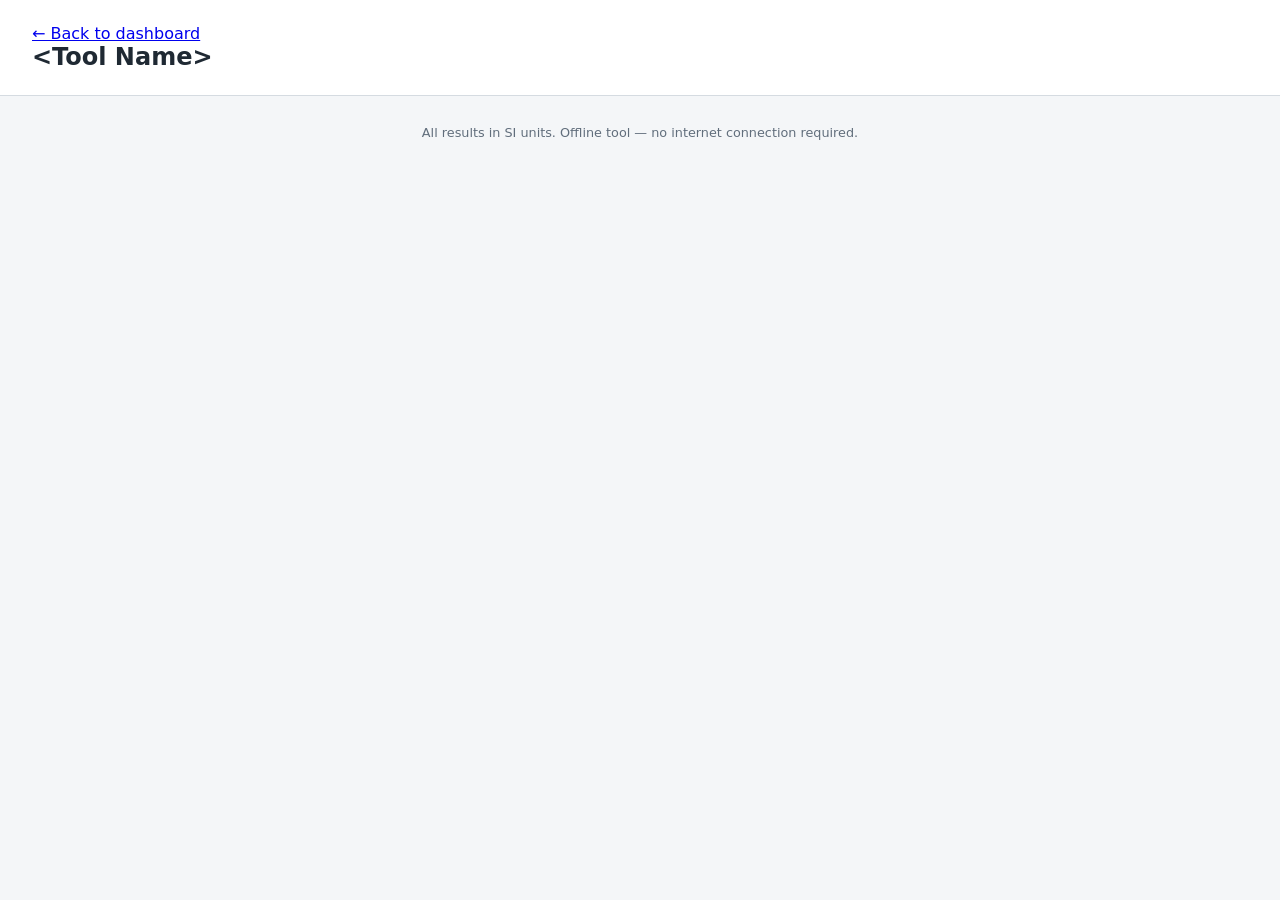
==== tools/_template.html @ 1e9fa72e "Scaffold dashboard structure: index, shared template assets, tool page stub Co-authored-by: checkere" ====
<!DOCTYPE html>
<html lang="en">
<head>
  <meta charset="UTF-8">
  <meta name="viewport" content="width=device-width, initial-scale=1.0">
  <title>Tool: &lt;Tool Name&gt;</title>
  <link rel="stylesheet" href="../assets/css/template.css">
</head>
<body>
  <header class="dashboard-header">
    <a class="back-link" href="../index.html">&larr; Back to dashboard</a>
    <h1>&lt;Tool Name&gt;</h1>
  </header>

  <main class="tool-content">
    <!-- Inputs, calculation, results, visualisation -->
  </main>

  <footer class="dashboard-footer">
    <p>All results in SI units.</p>
  </footer>

  <script src="../assets/js/template.js"></script>
  <script src="../assets/js/tools.js"></script>
</body>
</html>
---- assets/css/template.css ----
/* Shared dashboard template styles (index + all tool pages) */

:root {
  --bg: #f4f6f8;
  --surface: #ffffff;
  --text: #1f2933;
  --accent: #2563eb;
  --border: #d5dbe1;
  --radius: 8px;
}

* {
  box-sizing: border-box;
}

body {
  margin: 0;
  font-family: system-ui, sans-serif;
  background: var(--bg);
  color: var(--text);
}

.dashboard-header {
  padding: 1.5rem 2rem;
  background: var(--surface);
  border-bottom: 1px solid var(--border);
}

.dashboard-header h1 {
  margin: 0;
  font-size: 1.5rem;
}

.tile-grid {
  display: grid;
  grid-template-columns: repeat(auto-fill, minmax(220px, 1fr));
  gap: 1rem;
  padding: 2rem;
  max-width: 1100px;
  margin: 0 auto;
}

.tile {
  display: block;
  padding: 1.25rem;
  background: var(--surface);
  border: 1px solid var(--border);
  border-radius: var(--radius);
  text-decoration: none;
  color: var(--text);
  transition: border-color 0.15s, box-shadow 0.15s;
}

.tile:hover {
  border-color: var(--accent);
  box-shadow: 0 2px 8px rgba(0, 0, 0, 0.08);
}

.tile h2 {
  margin: 0 0 0.5rem;
  font-size: 1.05rem;
  color: var(--accent);
}

.tile p {
  margin: 0;
  font-size: 0.85rem;
}

.dashboard-footer {
  padding: 1rem 2rem;
  text-align: center;
  font-size: 0.8rem;
  color: #616e7c;
}
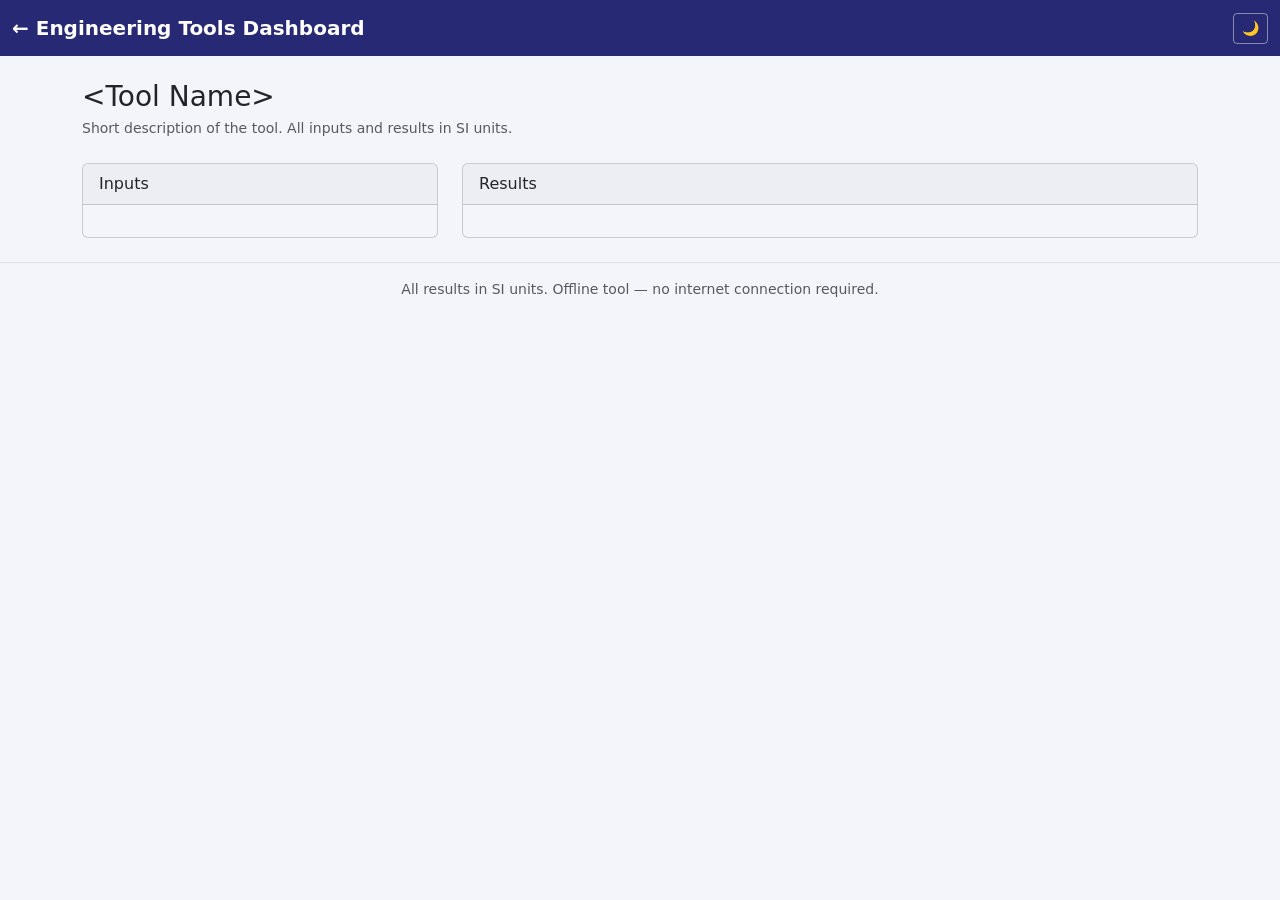
==== commit 8a2a752f: "Rework dashboard on Bootstrap 5.3.3, self-hosted in assets/vendor Co-authored-by: checkeredvibe <che" ====
--- a/tools/_template.html
+++ b/tools/_template.html
@@ -1,25 +1,49 @@
 <!DOCTYPE html>
-<html lang="en">
+<html lang="en" data-bs-theme="light">
 <head>
   <meta charset="UTF-8">
   <meta name="viewport" content="width=device-width, initial-scale=1.0">
   <title>Tool: &lt;Tool Name&gt;</title>
+  <link rel="stylesheet" href="../assets/vendor/bootstrap/bootstrap.min.css">
   <link rel="stylesheet" href="../assets/css/template.css">
 </head>
 <body>
-  <header class="dashboard-header">
-    <a class="back-link" href="../index.html">&larr; Back to dashboard</a>
-    <h1>&lt;Tool Name&gt;</h1>
-  </header>
+  <nav class="navbar sticky-top dashboard-header">
+    <div class="container-fluid">
+      <a class="navbar-brand fw-semibold" href="../index.html">&larr; Engineering Tools Dashboard</a>
+      <button id="theme-toggle" class="btn btn-sm btn-outline-secondary ms-auto" type="button" aria-label="Toggle light/dark theme">🌙</button>
+    </div>
+  </nav>
 
-  <main class="tool-content">
-    <!-- Inputs, calculation, results, visualisation -->
+  <main class="container-xl py-4">
+    <h1 class="h3 mb-1">&lt;Tool Name&gt;</h1>
+    <p class="text-body-secondary small mb-4">Short description of the tool. All inputs and results in SI units.</p>
+
+    <div class="row g-4">
+      <div class="col-lg-4">
+        <div class="card">
+          <div class="card-header">Inputs</div>
+          <div class="card-body">
+            <!-- Input form controls here -->
+          </div>
+        </div>
+      </div>
+      <div class="col-lg-8">
+        <div class="card">
+          <div class="card-header">Results</div>
+          <div class="card-body">
+            <!-- Results and visualisation here -->
+          </div>
+        </div>
+      </div>
+    </div>
   </main>
 
-  <footer class="dashboard-footer">
-    <p>All results in SI units.</p>
+  <footer class="dashboard-footer text-center small text-body-secondary py-3 border-top">
+    All results in SI units. Offline tool — no internet connection required.
   </footer>
 
+  <script src="../assets/vendor/bootstrap/bootstrap.bundle.min.js"></script>
   <script src="../assets/js/template.js"></script>
   <script src="../assets/js/tools.js"></script>
 </body>
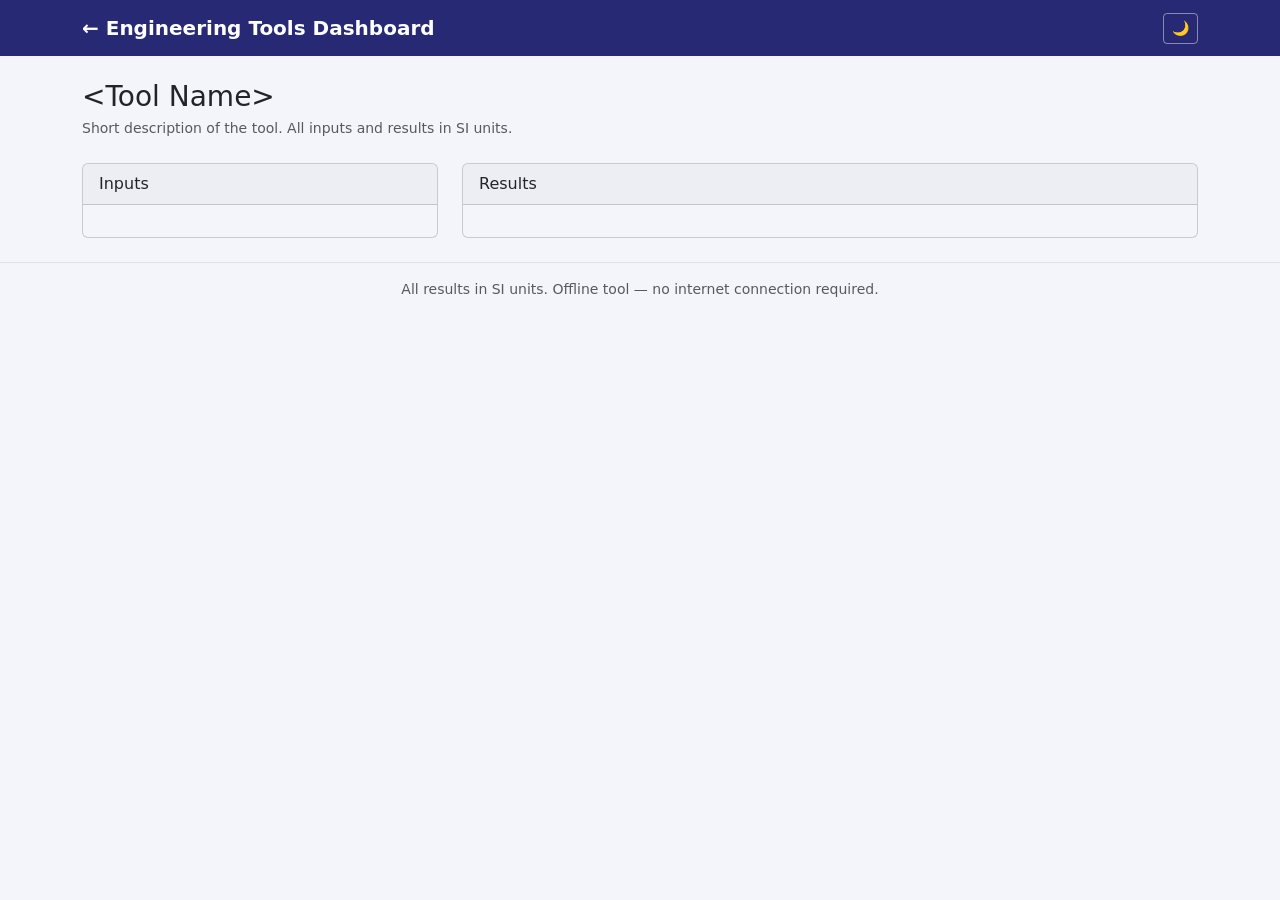
==== commit 799c312f: "Fix theme toggle double-listener; align navbar with container margins; square tiles 20% larger Co-au" ====
--- a/tools/_template.html
+++ b/tools/_template.html
@@ -9,7 +9,7 @@
 </head>
 <body>
   <nav class="navbar sticky-top dashboard-header">
-    <div class="container-fluid">
+    <div class="container-xl">
       <a class="navbar-brand fw-semibold" href="../index.html">&larr; Engineering Tools Dashboard</a>
       <button id="theme-toggle" class="btn btn-sm btn-outline-secondary ms-auto" type="button" aria-label="Toggle light/dark theme">🌙</button>
     </div>
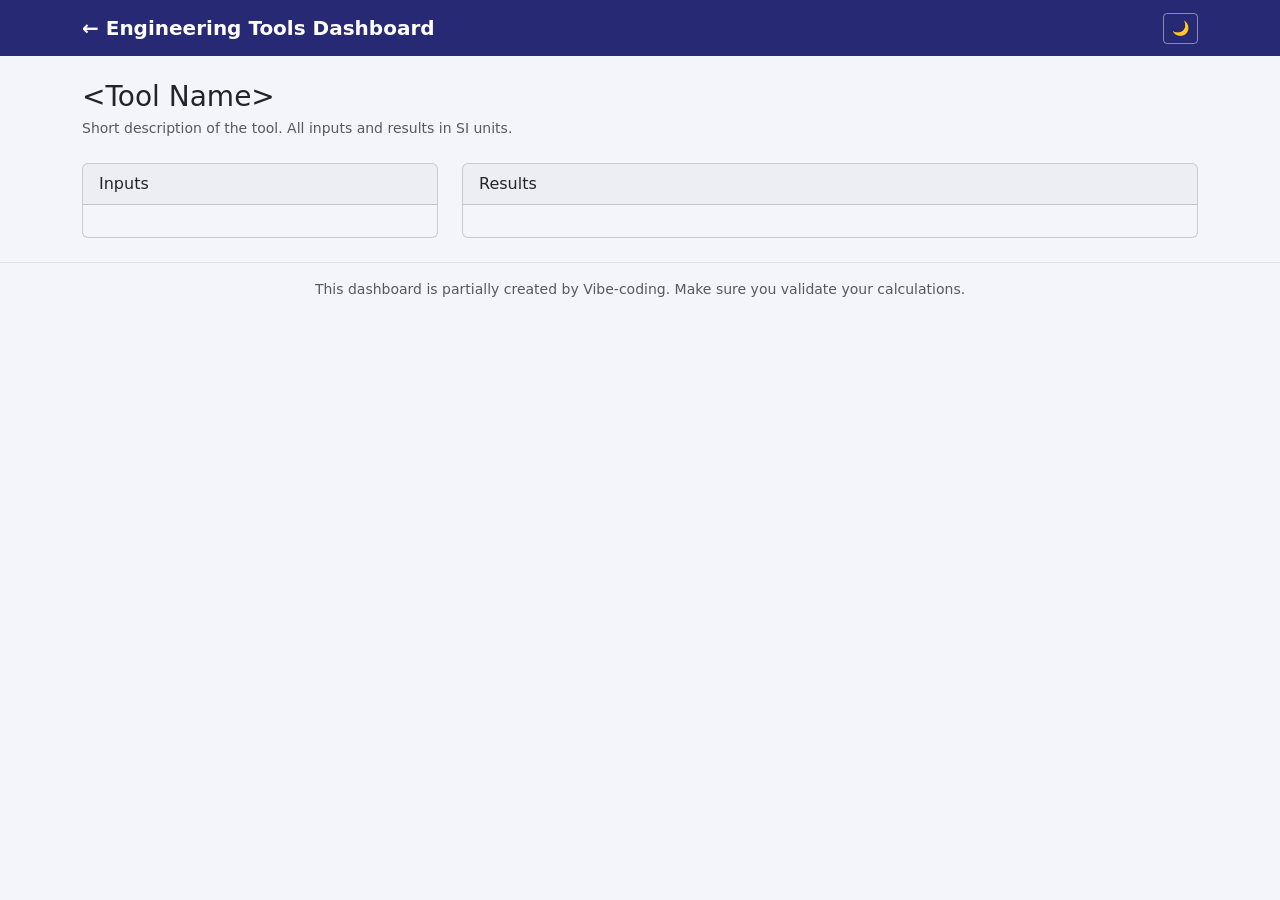
==== commit 8e84e692: "Remove tile pinning; update footer to Vibe-coding disclaimer Co-authored-by: checkeredvibe <checkere" ====
--- a/tools/_template.html
+++ b/tools/_template.html
@@ -40,7 +40,7 @@
   </main>
 
   <footer class="dashboard-footer text-center small text-body-secondary py-3 border-top">
-    All results in SI units. Offline tool — no internet connection required.
+    This dashboard is partially created by Vibe-coding. Make sure you validate your calculations.
   </footer>
 
   <script src="../assets/vendor/bootstrap/bootstrap.bundle.min.js"></script>
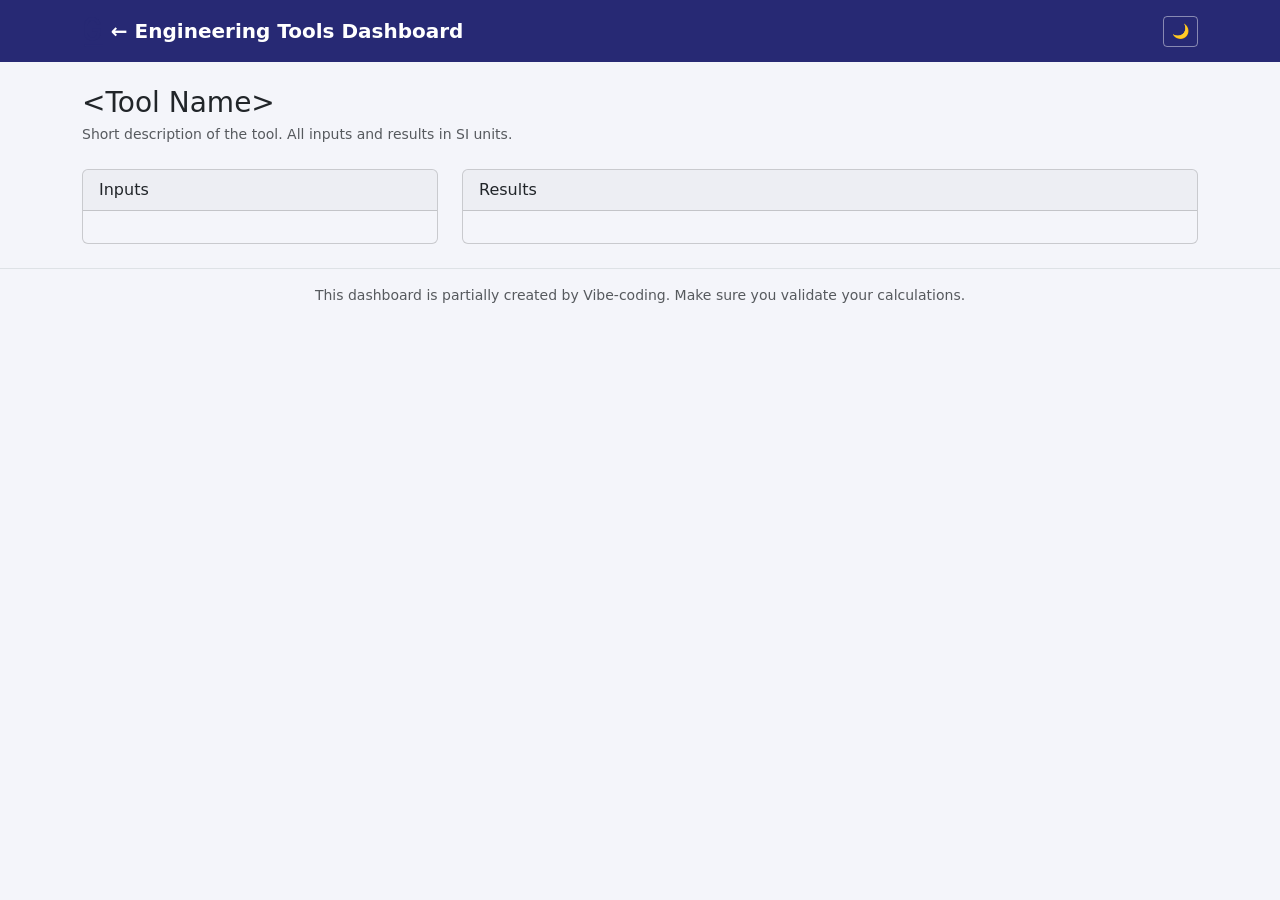
==== commit bc4bb3fb: "Add logo to navbar on index and tool pages Co-authored-by: checkeredvibe <checkeredvibe@users.norepl" ====
--- a/tools/_template.html
+++ b/tools/_template.html
@@ -10,7 +10,10 @@
 <body>
   <nav class="navbar sticky-top dashboard-header">
     <div class="container-xl">
-      <a class="navbar-brand fw-semibold" href="../index.html">&larr; Engineering Tools Dashboard</a>
+      <a class="navbar-brand d-flex align-items-center gap-2" href="../index.html">
+        <img src="../assets/img/logo.png" alt="Logo" class="navbar-logo">
+        <span class="fw-semibold">&larr; Engineering Tools Dashboard</span>
+      </a>
       <button id="theme-toggle" class="btn btn-sm btn-outline-secondary ms-auto" type="button" aria-label="Toggle light/dark theme">🌙</button>
     </div>
   </nav>
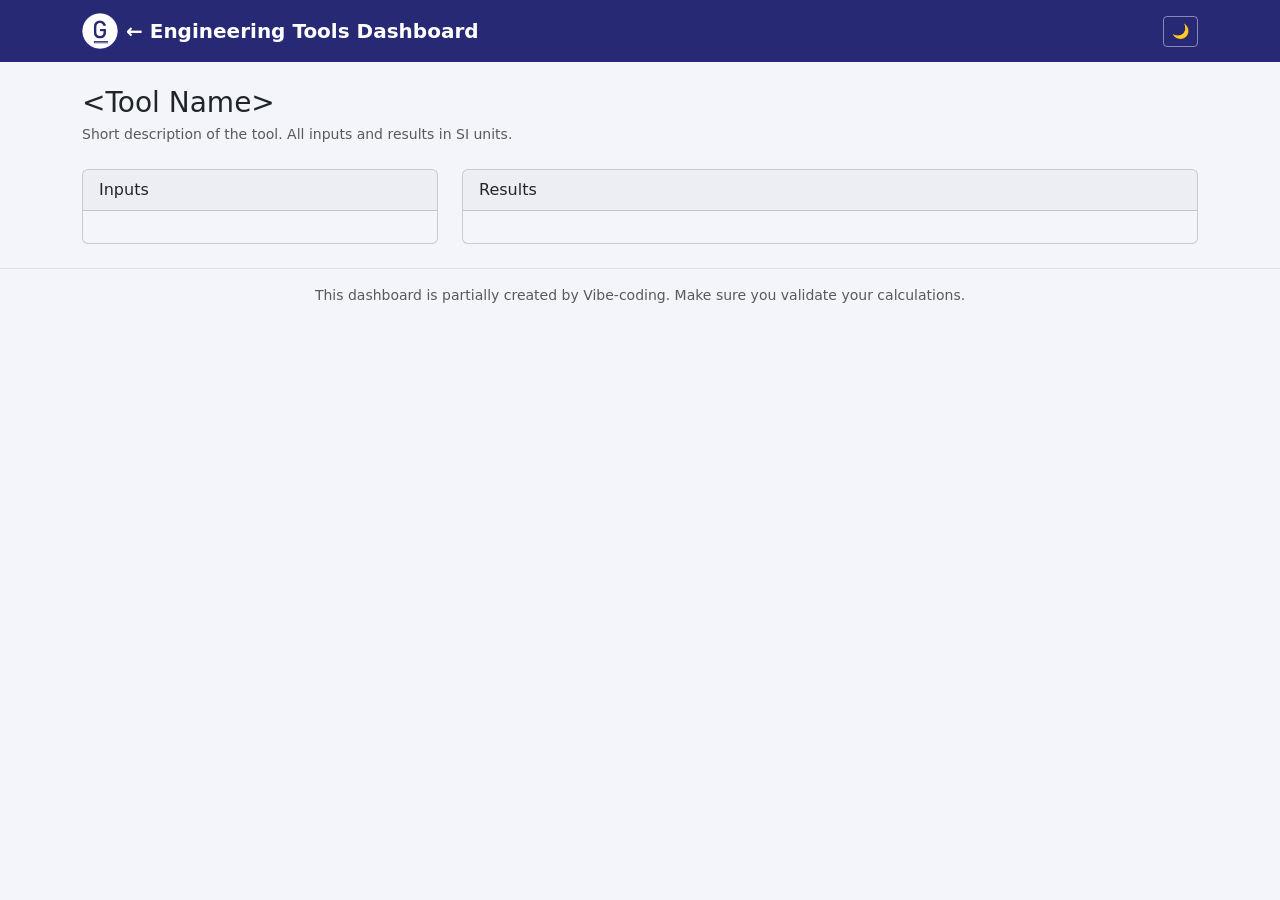
==== commit 7b70ba3c: "Add white-disc navbar logo with round frame for contrast on brand navbar Co-authored-by: checkeredvi" ====
--- a/tools/_template.html
+++ b/tools/_template.html
@@ -11,7 +11,7 @@
   <nav class="navbar sticky-top dashboard-header">
     <div class="container-xl">
       <a class="navbar-brand d-flex align-items-center gap-2" href="../index.html">
-        <img src="../assets/img/logo.png" alt="Logo" class="navbar-logo">
+        <img src="../assets/img/logo-navbar.png" alt="Logo" class="navbar-logo">
         <span class="fw-semibold">&larr; Engineering Tools Dashboard</span>
       </a>
       <button id="theme-toggle" class="btn btn-sm btn-outline-secondary ms-auto" type="button" aria-label="Toggle light/dark theme">🌙</button>
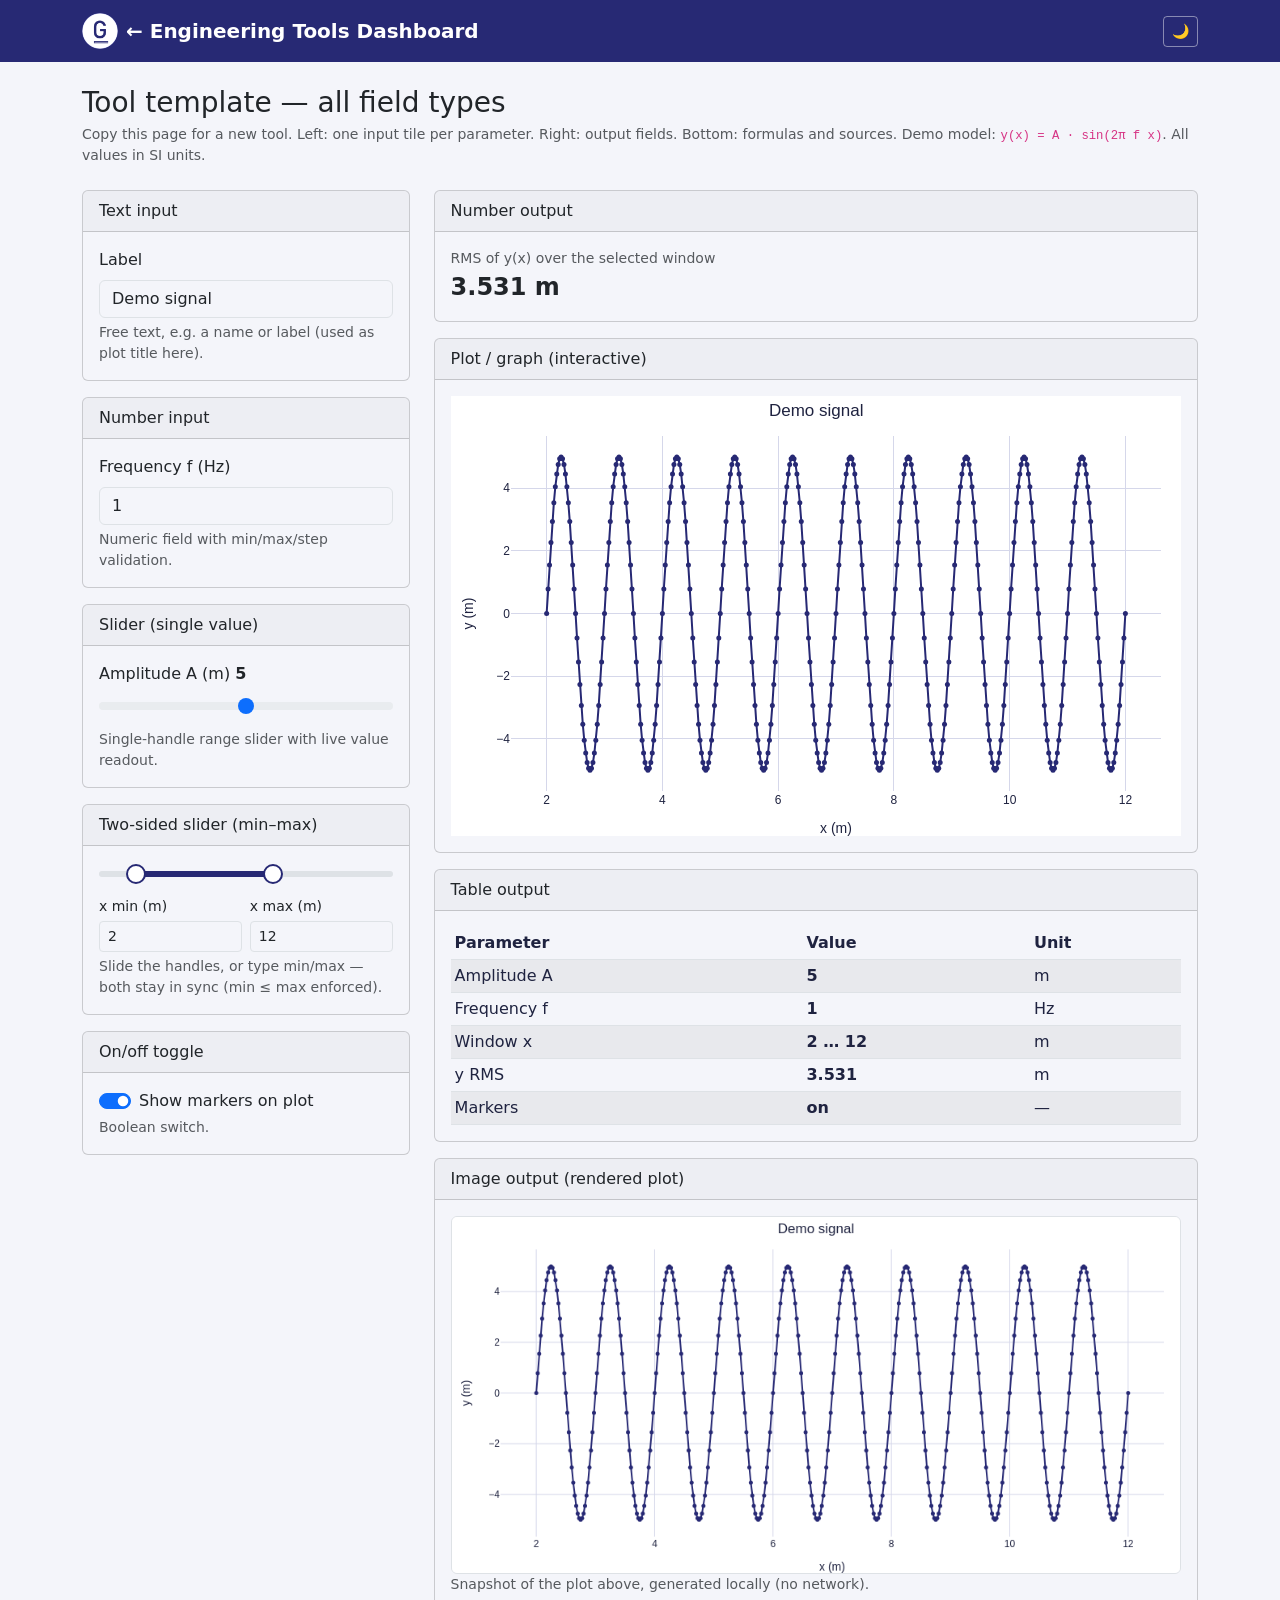
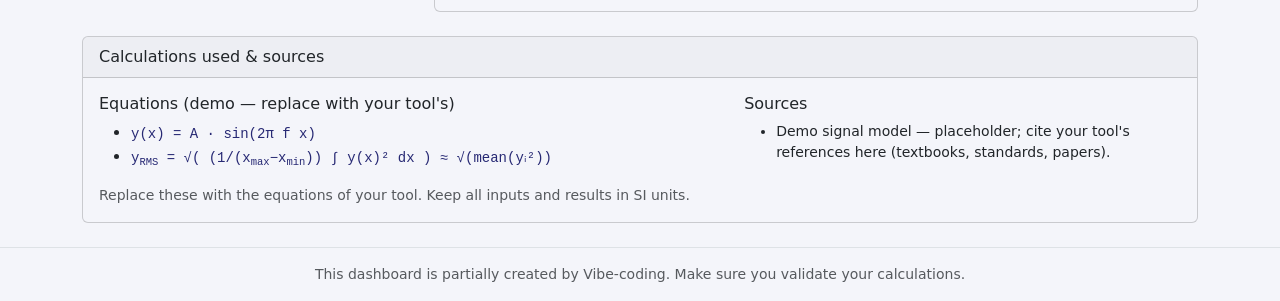
==== commit 283975d8: "Rework _template.html into general tool template with all field types - tools/_template.html: left c" ====
--- a/tools/_template.html
+++ b/tools/_template.html
@@ -3,7 +3,9 @@
 <head>
   <meta charset="UTF-8">
   <meta name="viewport" content="width=device-width, initial-scale=1.0">
-  <title>Tool: &lt;Tool Name&gt;</title>
+  <meta name="description" content="General template for tool dashboards: one example of every input and output field type. Offline, SI units.">
+  <link rel="icon" type="image/png" href="../assets/img/favicon.png">
+  <title>Tool template: all field types</title>
   <link rel="stylesheet" href="../assets/vendor/bootstrap/bootstrap.min.css">
   <link rel="stylesheet" href="../assets/css/template.css">
 </head>
@@ -14,28 +16,142 @@
         <img src="../assets/img/logo-navbar.png" alt="Logo" class="navbar-logo">
         <span class="fw-semibold">&larr; Engineering Tools Dashboard</span>
       </a>
-      <button id="theme-toggle" class="btn btn-sm btn-outline-secondary ms-auto" type="button" aria-label="Toggle light/dark theme">🌙</button>
+      <button id="theme-toggle" class="btn btn-sm btn-outline-secondary ms-auto" type="button" aria-label="Toggle light/dark theme">&#127769;</button>
     </div>
   </nav>
 
   <main class="container-xl py-4">
-    <h1 class="h3 mb-1">&lt;Tool Name&gt;</h1>
-    <p class="text-body-secondary small mb-4">Short description of the tool. All inputs and results in SI units.</p>
+    <h1 class="h3 mb-1">Tool template &mdash; all field types</h1>
+    <p class="text-body-secondary small mb-4">Copy this page for a new tool. Left: one input tile per parameter. Right: output fields. Bottom: formulas and sources. Demo model: <code>y(x) = A &middot; sin(2&pi; f x)</code>. All values in SI units.</p>
 
-    <div class="row g-4">
-      <div class="col-lg-4">
+    <div class="tool-layout">
+      <!-- ============ LEFT: INPUT TILES (30%) ============ -->
+      <div class="d-flex flex-column gap-3" id="input-tiles">
+        <form id="tool-inputs" novalidate class="d-flex flex-column gap-3">
+
+          <div class="card">
+            <div class="card-header">Text input</div>
+            <div class="card-body">
+              <label for="in-text" class="form-label">Label</label>
+              <input type="text" class="form-control" id="in-text" value="Demo signal" maxlength="60">
+              <div class="form-text">Free text, e.g. a name or label (used as plot title here).</div>
+            </div>
+          </div>
+
+          <div class="card">
+            <div class="card-header">Number input</div>
+            <div class="card-body">
+              <label for="in-number" class="form-label">Frequency f (Hz)</label>
+              <input type="number" class="form-control" id="in-number" min="0.01" max="100" step="any" value="1">
+              <div class="form-text">Numeric field with min/max/step validation.</div>
+            </div>
+          </div>
+
+          <div class="card">
+            <div class="card-header">Slider (single value)</div>
+            <div class="card-body">
+              <label for="in-slider" class="form-label">Amplitude A (m) <output id="in-slider-value" class="result-value" for="in-slider">5</output></label>
+              <input type="range" class="form-range" id="in-slider" min="0" max="10" step="0.1" value="5">
+              <div class="form-text">Single-handle range slider with live value readout.</div>
+            </div>
+          </div>
+
+          <div class="card">
+            <div class="card-header">Two-sided slider (min&ndash;max)</div>
+            <div class="card-body">
+              <div class="dual-range mb-2">
+                <div class="range-track"></div>
+                <div class="range-fill" id="range-fill"></div>
+                <input type="range" id="in-range-min" min="0" max="20" step="0.5" value="2" aria-label="Minimum x">
+                <input type="range" id="in-range-max" min="0" max="20" step="0.5" value="12" aria-label="Maximum x">
+              </div>
+              <div class="row g-2">
+                <div class="col-6">
+                  <label for="in-range-min-val" class="form-label small mb-1">x min (m)</label>
+                  <input type="number" class="form-control form-control-sm" id="in-range-min-val" min="0" max="20" step="any" value="2">
+                </div>
+                <div class="col-6">
+                  <label for="in-range-max-val" class="form-label small mb-1">x max (m)</label>
+                  <input type="number" class="form-control form-control-sm" id="in-range-max-val" min="0" max="20" step="any" value="12">
+                </div>
+              </div>
+              <div class="form-text">Slide the handles, or type min/max &mdash; both stay in sync (min &le; max enforced).</div>
+            </div>
+          </div>
+
+          <div class="card">
+            <div class="card-header">On/off toggle</div>
+            <div class="card-body">
+              <div class="form-check form-switch">
+                <input class="form-check-input" type="checkbox" role="switch" id="in-toggle" checked>
+                <label class="form-check-label" for="in-toggle">Show markers on plot</label>
+              </div>
+              <div class="form-text">Boolean switch.</div>
+            </div>
+          </div>
+
+        </form>
+      </div>
+
+      <!-- ============ RIGHT: OUTPUT FIELDS (70%) ============ -->
+      <div class="d-flex flex-column gap-3">
+
         <div class="card">
-          <div class="card-header">Inputs</div>
+          <div class="card-header">Number output</div>
           <div class="card-body">
-            <!-- Input form controls here -->
+            <div class="text-body-secondary small">RMS of y(x) over the selected window</div>
+            <div class="result-value fs-4" id="out-number">&mdash;</div>
           </div>
         </div>
+
+        <div class="card">
+          <div class="card-header">Plot / graph (interactive)</div>
+          <div class="card-body">
+            <div id="out-plot" class="tool-plot"></div>
+          </div>
+        </div>
+
+        <div class="card">
+          <div class="card-header">Table output</div>
+          <div class="card-body table-responsive">
+            <table class="table table-sm table-striped mb-0" id="out-table">
+              <thead>
+                <tr><th>Parameter</th><th>Value</th><th>Unit</th></tr>
+              </thead>
+              <tbody></tbody>
+            </table>
+          </div>
+        </div>
+
+        <div class="card">
+          <div class="card-header">Image output (rendered plot)</div>
+          <div class="card-body">
+            <img id="out-image" class="img-fluid border rounded" alt="Rendered plot image" hidden>
+            <p class="text-body-secondary small mb-0" id="out-image-hint">Snapshot of the plot above, generated locally (no network).</p>
+          </div>
+        </div>
+
       </div>
-      <div class="col-lg-8">
-        <div class="card">
-          <div class="card-header">Results</div>
-          <div class="card-body">
-            <!-- Results and visualisation here -->
+
+      <!-- ============ BOTTOM: CALCULATIONS & SOURCES (100%) ============ -->
+      <div class="card tool-bottom">
+        <div class="card-header">Calculations used &amp; sources</div>
+        <div class="card-body">
+          <div class="row g-4">
+            <div class="col-lg-7">
+              <h2 class="h6">Equations (demo &mdash; replace with your tool's)</h2>
+              <ul class="formula-list mb-3">
+                <li><code>y(x) = A &middot; sin(2&pi; f x)</code></li>
+                <li><code>y<sub>RMS</sub> = &radic;( (1/(x<sub>max</sub>&minus;x<sub>min</sub>)) &int; y(x)&sup2; dx ) &asymp; &radic;(mean(y&#7522;&sup2;))</code></li>
+              </ul>
+              <p class="small text-body-secondary mb-0">Replace these with the equations of your tool. Keep all inputs and results in SI units.</p>
+            </div>
+            <div class="col-lg-5">
+              <h2 class="h6">Sources</h2>
+              <ul class="small mb-0">
+                <li>Demo signal model &mdash; placeholder; cite your tool's references here (textbooks, standards, papers).</li>
+              </ul>
+            </div>
           </div>
         </div>
       </div>
@@ -47,7 +163,9 @@
   </footer>
 
   <script src="../assets/vendor/bootstrap/bootstrap.bundle.min.js"></script>
+  <script src="../assets/vendor/plotly/plotly-cartesian.min.js"></script>
   <script src="../assets/js/template.js"></script>
   <script src="../assets/js/tools.js"></script>
+  <script src="../assets/js/_template.js"></script>
 </body>
 </html>
